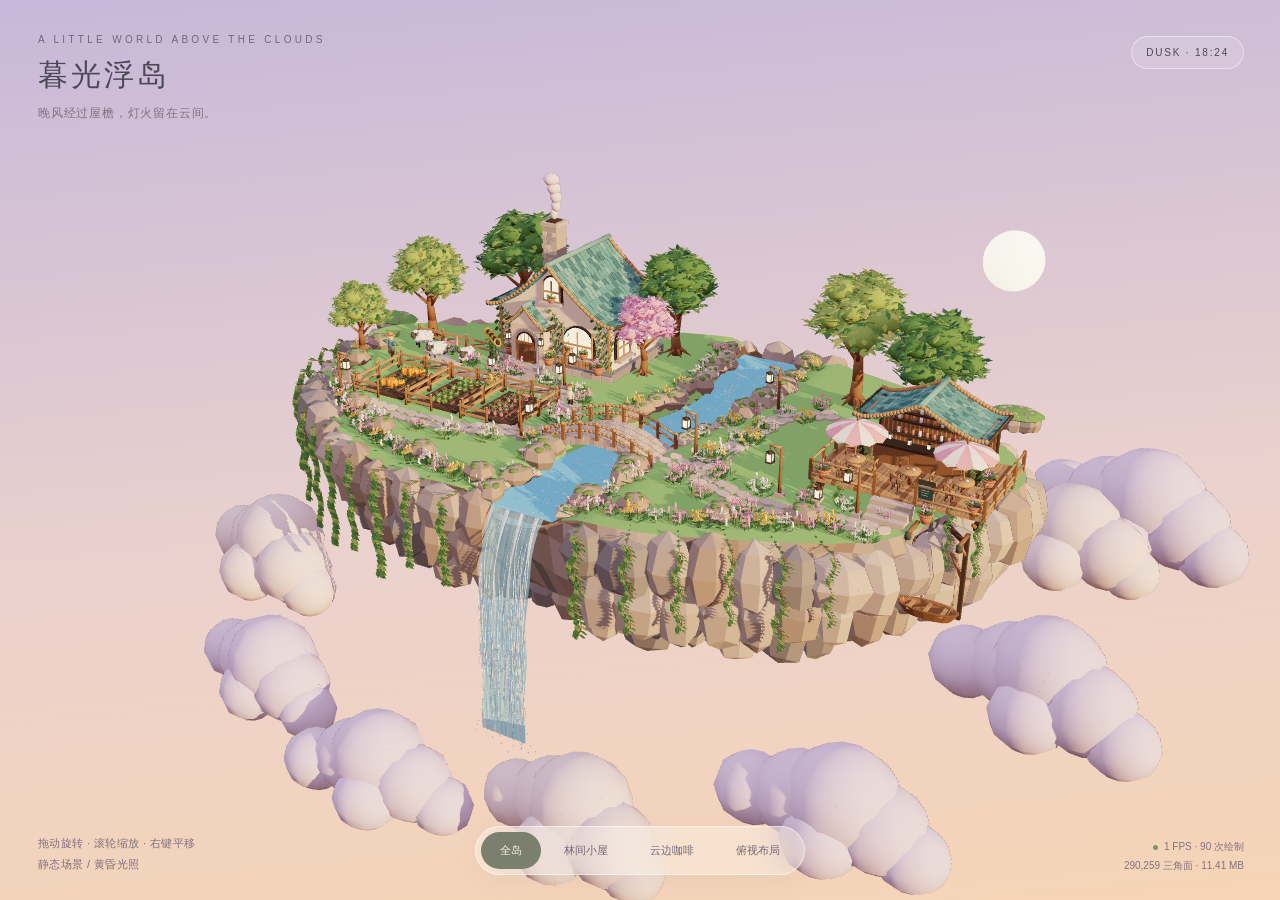
==== viewer/index.html @ aca0e625 "Initial commit" ====
<!doctype html>
<html lang="zh-CN"><head><meta charset="utf-8"><meta name="viewport" content="width=device-width,initial-scale=1">
<title>暮光浮岛 · Dusk Island</title>
<style>
:root{font-family:Inter,-apple-system,BlinkMacSystemFont,"PingFang SC",sans-serif;color:#4d4857}*{box-sizing:border-box}body{margin:0;overflow:hidden;background:linear-gradient(175deg,#c6b8d9 0%,#ead1ce 56%,#f6d5b5 100%)}canvas{display:block;width:100%;height:100%;outline:none}header{position:fixed;top:34px;left:38px;pointer-events:none}.eyebrow{font-size:10px;letter-spacing:3.3px;color:#75657b}h1{font-size:30px;letter-spacing:3px;font-weight:500;margin:10px 0 9px}header p{font-size:12px;color:#817381;margin:0;letter-spacing:.8px}.badge{position:fixed;right:36px;top:36px;font-size:10px;letter-spacing:1.8px;border:1px solid #ffffff70;border-radius:30px;padding:10px 14px;background:#ffffff23}footer{position:fixed;bottom:25px;left:38px;right:36px;display:flex;justify-content:space-between;align-items:flex-end;gap:20px}.help{font-size:11px;line-height:1.9;letter-spacing:.4px;color:#80707d}.toolbar{display:flex;gap:4px;background:#fff9f25e;backdrop-filter:blur(16px);border:1px solid #ffffff83;border-radius:50px;padding:5px;box-shadow:0 6px 28px #60466410}button{font:inherit;font-size:11px;border:none;padding:11px 19px;border-radius:30px;background:transparent;color:#756978;cursor:pointer;transition:.2s}button:hover{background:#ffffff77}button.active{color:#f8f1e6;background:#7a7f6e}button:focus-visible{outline:2px solid #567768;outline-offset:2px}.right{font-size:10px;color:#847280;text-align:right;min-width:160px;line-height:1.9;font-variant-numeric:tabular-nums}.dot{display:inline-block;height:5px;width:5px;background:#78956f;border-radius:50%;margin-right:6px}#loading{position:fixed;inset:0;display:grid;place-content:center;text-align:center;background:#ddcbdcd9;transition:opacity .5s}#loading h2{font-size:17px;font-weight:400;letter-spacing:3px}#loading p{font-size:12px;color:#817080}#loading.hide{opacity:0;pointer-events:none}.line{width:180px;height:2px;background:#ffffff77;margin:15px auto;overflow:hidden}.line span{display:block;background:#899477;height:100%;width:0%;transition:.3s}#error{max-width:440px;line-height:1.7}a{color:inherit}@media(max-width:650px){header{top:23px;left:22px}h1{font-size:24px}.badge{right:20px;top:25px}footer{left:20px;right:20px;bottom:18px;justify-content:center}.help{display:none}.right{position:fixed;right:20px;bottom:90px}.toolbar button{padding:11px 15px}}
</style>
<script type="importmap">{"imports":{"three":"./vendor/three/build/three.module.js","three/addons/":"./vendor/three/examples/jsm/"}}</script>
</head><body>
<header><div class="eyebrow">A LITTLE WORLD ABOVE THE CLOUDS</div><h1>暮光浮岛</h1><p>晚风经过屋檐，灯火留在云间。</p></header>
<div class="badge">DUSK · 18:24</div>
<main aria-label="可旋转缩放的悬浮小岛三维场景"><canvas id="scene" tabindex="0" aria-label="拖动旋转，滚轮缩放，右键平移。按 1 到 4 切换观察镜头。"></canvas></main>
<footer><div class="help">拖动旋转 · 滚轮缩放 · 右键平移<br>静态场景 / 黄昏光照</div><nav class="toolbar" aria-label="观察镜头"><button data-view="hero" class="active">全岛</button><button data-view="house">林间小屋</button><button data-view="cafe">云边咖啡</button><button data-view="top">俯视布局</button></nav><div class="right"><div><span class="dot"></span><span id="status">载入中</span></div><div id="stats">本地 3D 场景</div></div></footer>
<div id="loading"><h2>云上的小小世界</h2><div class="line"><span id="progress"></span></div><p id="error">正在载入场景…</p></div>
<script type="module" src="./main.js"></script>
</body></html>
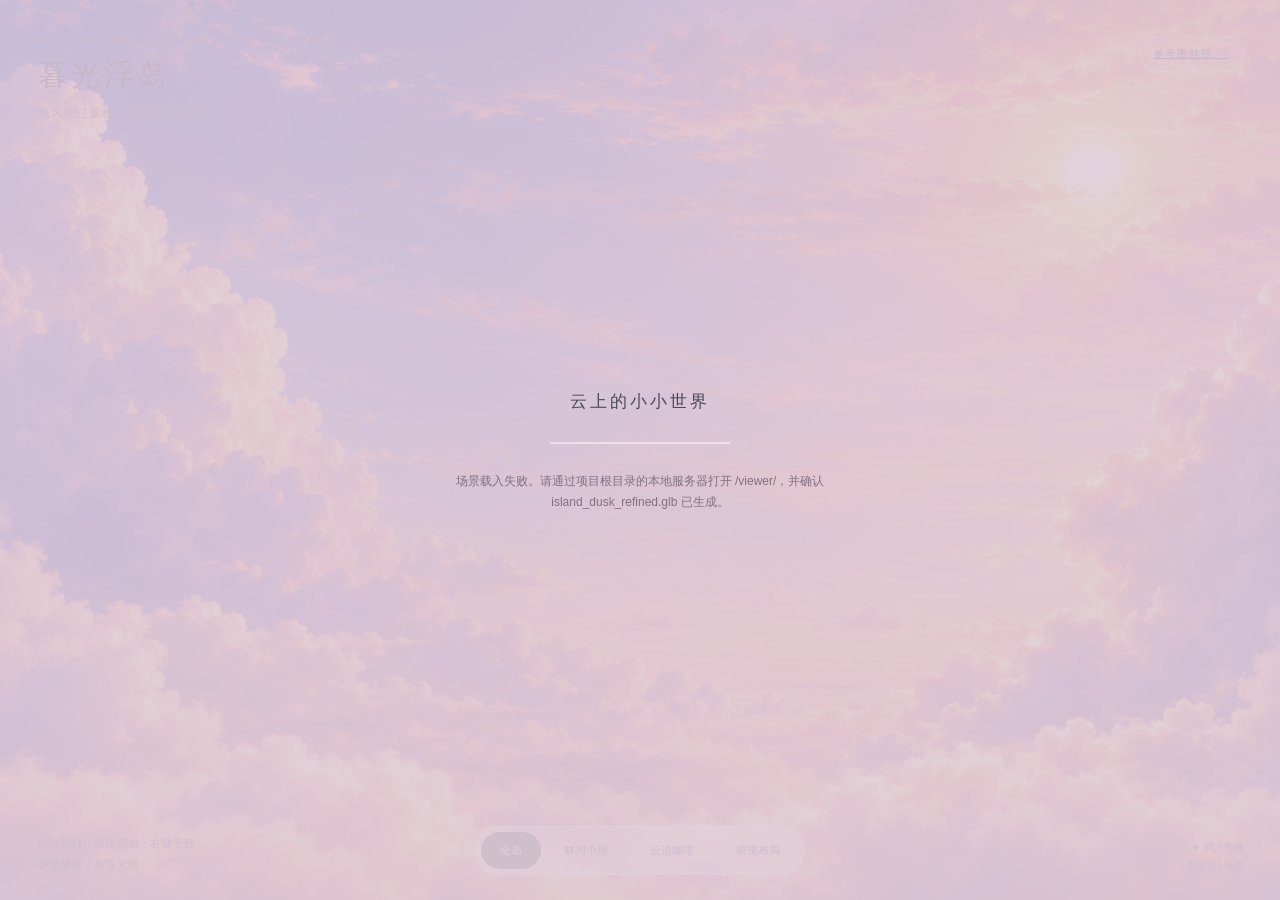
==== commit f3637156: "Add refined island assets and viewer updates" ====
--- a/viewer/index.html
+++ b/viewer/index.html
@@ -2,12 +2,12 @@
 <html lang="zh-CN"><head><meta charset="utf-8"><meta name="viewport" content="width=device-width,initial-scale=1">
 <title>暮光浮岛 · Dusk Island</title>
 <style>
-:root{font-family:Inter,-apple-system,BlinkMacSystemFont,"PingFang SC",sans-serif;color:#4d4857}*{box-sizing:border-box}body{margin:0;overflow:hidden;background:linear-gradient(175deg,#c6b8d9 0%,#ead1ce 56%,#f6d5b5 100%)}canvas{display:block;width:100%;height:100%;outline:none}header{position:fixed;top:34px;left:38px;pointer-events:none}.eyebrow{font-size:10px;letter-spacing:3.3px;color:#75657b}h1{font-size:30px;letter-spacing:3px;font-weight:500;margin:10px 0 9px}header p{font-size:12px;color:#817381;margin:0;letter-spacing:.8px}.badge{position:fixed;right:36px;top:36px;font-size:10px;letter-spacing:1.8px;border:1px solid #ffffff70;border-radius:30px;padding:10px 14px;background:#ffffff23}footer{position:fixed;bottom:25px;left:38px;right:36px;display:flex;justify-content:space-between;align-items:flex-end;gap:20px}.help{font-size:11px;line-height:1.9;letter-spacing:.4px;color:#80707d}.toolbar{display:flex;gap:4px;background:#fff9f25e;backdrop-filter:blur(16px);border:1px solid #ffffff83;border-radius:50px;padding:5px;box-shadow:0 6px 28px #60466410}button{font:inherit;font-size:11px;border:none;padding:11px 19px;border-radius:30px;background:transparent;color:#756978;cursor:pointer;transition:.2s}button:hover{background:#ffffff77}button.active{color:#f8f1e6;background:#7a7f6e}button:focus-visible{outline:2px solid #567768;outline-offset:2px}.right{font-size:10px;color:#847280;text-align:right;min-width:160px;line-height:1.9;font-variant-numeric:tabular-nums}.dot{display:inline-block;height:5px;width:5px;background:#78956f;border-radius:50%;margin-right:6px}#loading{position:fixed;inset:0;display:grid;place-content:center;text-align:center;background:#ddcbdcd9;transition:opacity .5s}#loading h2{font-size:17px;font-weight:400;letter-spacing:3px}#loading p{font-size:12px;color:#817080}#loading.hide{opacity:0;pointer-events:none}.line{width:180px;height:2px;background:#ffffff77;margin:15px auto;overflow:hidden}.line span{display:block;background:#899477;height:100%;width:0%;transition:.3s}#error{max-width:440px;line-height:1.7}a{color:inherit}@media(max-width:650px){header{top:23px;left:22px}h1{font-size:24px}.badge{right:20px;top:25px}footer{left:20px;right:20px;bottom:18px;justify-content:center}.help{display:none}.right{position:fixed;right:20px;bottom:90px}.toolbar button{padding:11px 15px}}
+:root{font-family:Inter,-apple-system,BlinkMacSystemFont,"PingFang SC",sans-serif;color:#4d4857}*{box-sizing:border-box}body{margin:0;overflow:hidden;background:#d4bcce url(../assets/textures/dusk_cloudscape.png) center/cover fixed no-repeat}canvas{display:block;width:100%;height:100%;outline:none}header{position:fixed;top:34px;left:38px;pointer-events:none}.eyebrow{font-size:10px;letter-spacing:3.3px;color:#75657b}h1{font-size:30px;letter-spacing:3px;font-weight:500;margin:10px 0 9px}header p{font-size:12px;color:#817381;margin:0;letter-spacing:.8px}.badge{position:fixed;right:36px;top:36px;font-size:10px;letter-spacing:1.8px;border:1px solid #ffffff70;border-radius:30px;padding:10px 14px;background:#ffffff23}footer{position:fixed;bottom:25px;left:38px;right:36px;display:flex;justify-content:space-between;align-items:flex-end;gap:20px}.help{font-size:11px;line-height:1.9;letter-spacing:.4px;color:#80707d}.toolbar{display:flex;gap:4px;background:#fff9f25e;backdrop-filter:blur(16px);border:1px solid #ffffff83;border-radius:50px;padding:5px;box-shadow:0 6px 28px #60466410}button{font:inherit;font-size:11px;border:none;padding:11px 19px;border-radius:30px;background:transparent;color:#756978;cursor:pointer;transition:.2s}button:hover{background:#ffffff77}button.active{color:#f8f1e6;background:#7a7f6e}button:focus-visible{outline:2px solid #567768;outline-offset:2px}.right{font-size:10px;color:#847280;text-align:right;min-width:160px;line-height:1.9;font-variant-numeric:tabular-nums}.dot{display:inline-block;height:5px;width:5px;background:#78956f;border-radius:50%;margin-right:6px}#loading{position:fixed;inset:0;display:grid;place-content:center;text-align:center;background:#ddcbdcd9;transition:opacity .5s}#loading h2{font-size:17px;font-weight:400;letter-spacing:3px}#loading p{font-size:12px;color:#817080}#loading.hide{opacity:0;pointer-events:none}.line{width:180px;height:2px;background:#ffffff77;margin:15px auto;overflow:hidden}.line span{display:block;background:#899477;height:100%;width:0%;transition:.3s}#error{max-width:440px;line-height:1.7}a{color:inherit}@media(max-width:650px){header{top:23px;left:22px}h1{font-size:24px}.badge{right:20px;top:25px}footer{left:20px;right:20px;bottom:18px;justify-content:center}.help{display:none}.right{position:fixed;right:20px;bottom:90px}.toolbar button{padding:11px 15px}}
 </style>
 <script type="importmap">{"imports":{"three":"./vendor/three/build/three.module.js","three/addons/":"./vendor/three/examples/jsm/"}}</script>
 </head><body>
 <header><div class="eyebrow">A LITTLE WORLD ABOVE THE CLOUDS</div><h1>暮光浮岛</h1><p>晚风经过屋檐，灯火留在云间。</p></header>
-<div class="badge">DUSK · 18:24</div>
+<a class="badge" href="../renders/refined/comparison.html" target="_blank" rel="noopener">参考图对照 ↗</a>
 <main aria-label="可旋转缩放的悬浮小岛三维场景"><canvas id="scene" tabindex="0" aria-label="拖动旋转，滚轮缩放，右键平移。按 1 到 4 切换观察镜头。"></canvas></main>
 <footer><div class="help">拖动旋转 · 滚轮缩放 · 右键平移<br>静态场景 / 黄昏光照</div><nav class="toolbar" aria-label="观察镜头"><button data-view="hero" class="active">全岛</button><button data-view="house">林间小屋</button><button data-view="cafe">云边咖啡</button><button data-view="top">俯视布局</button></nav><div class="right"><div><span class="dot"></span><span id="status">载入中</span></div><div id="stats">本地 3D 场景</div></div></footer>
 <div id="loading"><h2>云上的小小世界</h2><div class="line"><span id="progress"></span></div><p id="error">正在载入场景…</p></div>
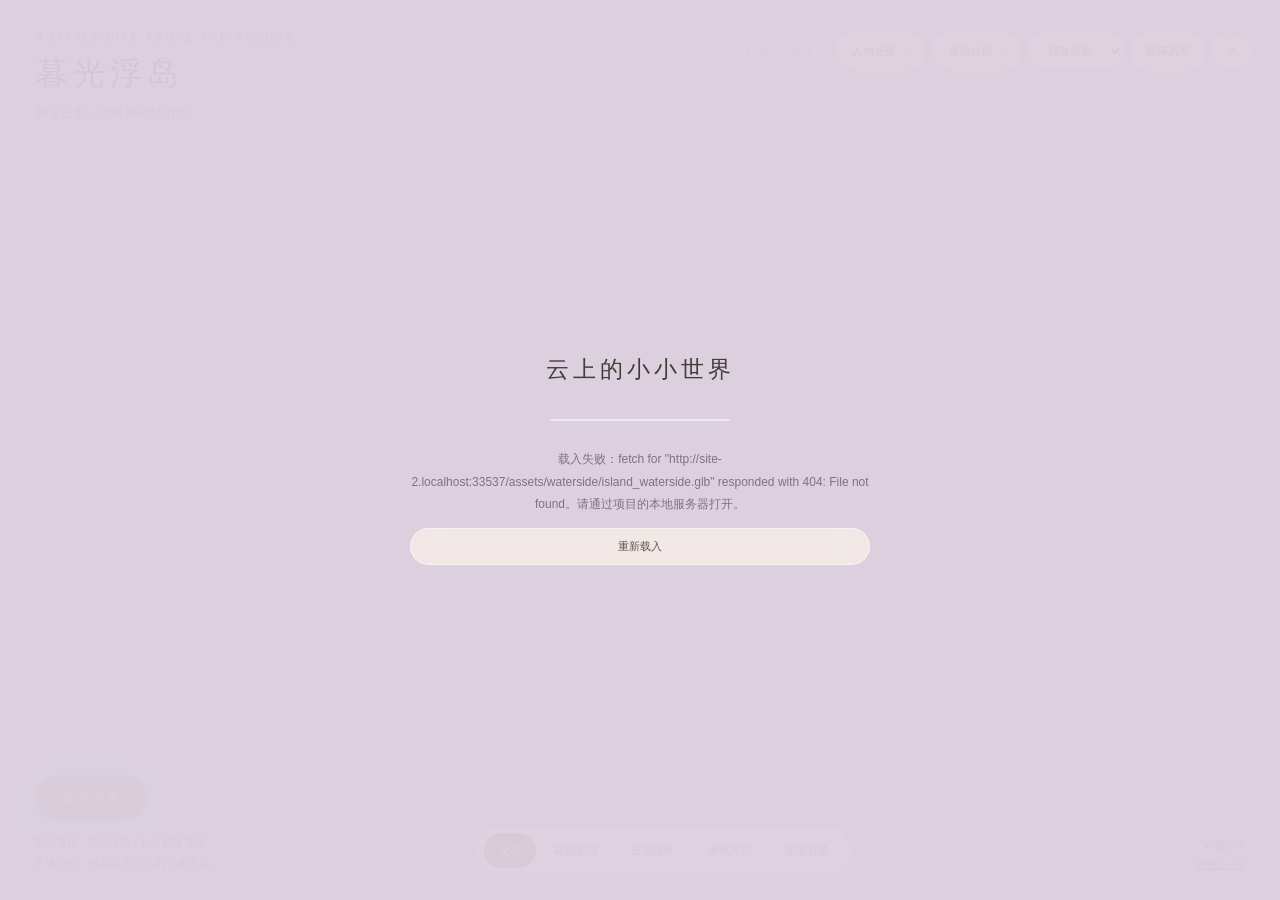
==== commit f47ee72a: "perf" ====
--- a/viewer/index.html
+++ b/viewer/index.html
@@ -1,15 +1,33 @@
 <!doctype html>
-<html lang="zh-CN"><head><meta charset="utf-8"><meta name="viewport" content="width=device-width,initial-scale=1">
-<title>暮光浮岛 · Dusk Island</title>
-<style>
-:root{font-family:Inter,-apple-system,BlinkMacSystemFont,"PingFang SC",sans-serif;color:#4d4857}*{box-sizing:border-box}body{margin:0;overflow:hidden;background:#d4bcce url(../assets/textures/dusk_cloudscape.png) center/cover fixed no-repeat}canvas{display:block;width:100%;height:100%;outline:none}header{position:fixed;top:34px;left:38px;pointer-events:none}.eyebrow{font-size:10px;letter-spacing:3.3px;color:#75657b}h1{font-size:30px;letter-spacing:3px;font-weight:500;margin:10px 0 9px}header p{font-size:12px;color:#817381;margin:0;letter-spacing:.8px}.badge{position:fixed;right:36px;top:36px;font-size:10px;letter-spacing:1.8px;border:1px solid #ffffff70;border-radius:30px;padding:10px 14px;background:#ffffff23}footer{position:fixed;bottom:25px;left:38px;right:36px;display:flex;justify-content:space-between;align-items:flex-end;gap:20px}.help{font-size:11px;line-height:1.9;letter-spacing:.4px;color:#80707d}.toolbar{display:flex;gap:4px;background:#fff9f25e;backdrop-filter:blur(16px);border:1px solid #ffffff83;border-radius:50px;padding:5px;box-shadow:0 6px 28px #60466410}button{font:inherit;font-size:11px;border:none;padding:11px 19px;border-radius:30px;background:transparent;color:#756978;cursor:pointer;transition:.2s}button:hover{background:#ffffff77}button.active{color:#f8f1e6;background:#7a7f6e}button:focus-visible{outline:2px solid #567768;outline-offset:2px}.right{font-size:10px;color:#847280;text-align:right;min-width:160px;line-height:1.9;font-variant-numeric:tabular-nums}.dot{display:inline-block;height:5px;width:5px;background:#78956f;border-radius:50%;margin-right:6px}#loading{position:fixed;inset:0;display:grid;place-content:center;text-align:center;background:#ddcbdcd9;transition:opacity .5s}#loading h2{font-size:17px;font-weight:400;letter-spacing:3px}#loading p{font-size:12px;color:#817080}#loading.hide{opacity:0;pointer-events:none}.line{width:180px;height:2px;background:#ffffff77;margin:15px auto;overflow:hidden}.line span{display:block;background:#899477;height:100%;width:0%;transition:.3s}#error{max-width:440px;line-height:1.7}a{color:inherit}@media(max-width:650px){header{top:23px;left:22px}h1{font-size:24px}.badge{right:20px;top:25px}footer{left:20px;right:20px;bottom:18px;justify-content:center}.help{display:none}.right{position:fixed;right:20px;bottom:90px}.toolbar button{padding:11px 15px}}
-</style>
-<script type="importmap">{"imports":{"three":"./vendor/three/build/three.module.js","three/addons/":"./vendor/three/examples/jsm/"}}</script>
-</head><body>
-<header><div class="eyebrow">A LITTLE WORLD ABOVE THE CLOUDS</div><h1>暮光浮岛</h1><p>晚风经过屋檐，灯火留在云间。</p></header>
-<a class="badge" href="../renders/refined/comparison.html" target="_blank" rel="noopener">参考图对照 ↗</a>
-<main aria-label="可旋转缩放的悬浮小岛三维场景"><canvas id="scene" tabindex="0" aria-label="拖动旋转，滚轮缩放，右键平移。按 1 到 4 切换观察镜头。"></canvas></main>
-<footer><div class="help">拖动旋转 · 滚轮缩放 · 右键平移<br>静态场景 / 黄昏光照</div><nav class="toolbar" aria-label="观察镜头"><button data-view="hero" class="active">全岛</button><button data-view="house">林间小屋</button><button data-view="cafe">云边咖啡</button><button data-view="top">俯视布局</button></nav><div class="right"><div><span class="dot"></span><span id="status">载入中</span></div><div id="stats">本地 3D 场景</div></div></footer>
-<div id="loading"><h2>云上的小小世界</h2><div class="line"><span id="progress"></span></div><p id="error">正在载入场景…</p></div>
-<script type="module" src="./main.js"></script>
-</body></html>
+<html lang="zh-CN">
+<head>
+  <meta charset="utf-8"><meta name="viewport" content="width=device-width,initial-scale=1">
+  <title>暮光浮岛 · 云上的小小日常</title>
+  <link rel="stylesheet" href="./style.css">
+  <script type="importmap">{"imports":{"three":"./vendor/three/build/three.module.js","three/addons/":"./vendor/three/examples/jsm/"}}</script>
+</head>
+<body>
+  <main aria-label="暮光浮岛三维场景"><canvas id="scene" tabindex="0" aria-label="观景时拖动旋转。进入小岛后使用 WASD 或点击地面移动，E 互动，右键拖动旋转。"></canvas></main>
+  <header><div class="eyebrow">A LITTLE LIFE ABOVE THE CLOUDS</div><h1>暮光浮岛</h1><p>种下日常，等晚风和好消息。</p></header>
+  <div class="top-actions"><button class="pill world-toggle" id="world-toggle" aria-expanded="false" aria-controls="world-panel" disabled><span class="world-orbit" aria-hidden="true">◒</span><span id="world-clock">10:00</span><span class="world-toggle-divider">/</span><span id="world-weather-label">晴天</span></button><a class="pill" href="./character.html">人物近景 ↗</a><a class="pill comparison" href="../renders/waterside/comparison.html" target="_blank" rel="noopener">画面对照 ↗</a><select id="quality" aria-label="画面质量"><option value="high">精致画面</option><option value="low">流畅画面</option></select><button class="pill" id="pause" aria-pressed="false">暂停风景</button><button class="pill" id="help-button" aria-label="查看操作说明">?</button></div>
+  <section id="world-panel" aria-label="时间与天气" hidden>
+    <div class="world-heading"><div><small>SKY JOURNAL</small><h2>云上时光</h2></div><button id="world-close" aria-label="收起时间与天气">×</button></div>
+    <div class="world-time-title"><span><span id="world-day">第 1 天</span> · <span id="world-period">白天</span></span><output id="world-time-output" for="world-time">10:00</output></div>
+    <input type="range" id="world-time" min="0" max="1439" step="1" value="600" aria-label="岛上时间">
+    <div class="time-presets" aria-label="选择时段"><button data-hour="6.5" aria-pressed="false">清晨</button><button data-hour="12" aria-pressed="false">正午</button><button data-hour="18" aria-pressed="false">黄昏</button><button data-hour="22" aria-pressed="false">夜晚</button></div>
+    <div class="world-playback"><button id="world-time-running" aria-pressed="false">暂停时间</button><label>流速 <select id="world-speed" aria-label="时间流速"><option value="0.5">0.5 ×</option><option value="1" selected>1 ×</option><option value="4">4 ×</option></select></label></div>
+    <p class="world-note">1 × 时，30 分钟走过岛上的一天。<br>选择时段会停留在那一刻。</p>
+    <div class="weather-heading"><span>今天的天空</span><span>天气会缓缓变化</span></div>
+    <div class="weather-presets" aria-label="选择天气"><button data-weather="clear" aria-pressed="true"><span aria-hidden="true">☀</span>晴天</button><button data-weather="cloudy" aria-pressed="false"><span aria-hidden="true">☁</span>多云</button><button data-weather="mist" aria-pressed="false"><span aria-hidden="true">≋</span>薄雾</button><button data-weather="rain" aria-pressed="false"><span aria-hidden="true">☂</span>小雨</button></div>
+  </section>
+  <button id="journal-toggle" class="pill journal-toggle" aria-expanded="false" aria-controls="island-journal">小岛日记 · 菜篮 <span id="journal-basket">0</span></button><aside id="island-journal" class="quest" aria-label="小岛日记"><small>ISLAND JOURNAL · 01</small><h2 id="quest-title">第一份晚餐</h2><p id="quest-text">播种 → 浇水 → 收获，给云边咖啡准备 3 份蔬菜。</p><div class="quest-row"><span>新鲜的收获</span><span id="quest-count">0 / 3</span></div><div class="quest-line"><span id="quest-progress"></span></div><div class="quest-row"><span id="delivered">每份订单 · 30 金币</span></div><div class="destinations"><button id="go-garden">去菜园</button><button id="go-cafe">去咖啡馆 →</button></div><div class="destinations"><button id="go-orchard">去果树林</button><button id="go-overlook">去溪边 →</button></div><div class="inventory"><span>菜篮 <b id="inventory">0</b></span><span>金币 <b id="coins">0</b></span></div><div class="quest-bottom"><span id="saved">本地保存</span><button class="text-button" id="reset">重新开始</button></div></aside>
+  <div id="world-labels" aria-label="点击目的地自动步行"></div>
+  <div id="interaction" hidden><div><span id="interaction-title"></span><span id="interaction-action"></span></div><button id="interact" aria-label="执行当前互动">E · 互动</button></div>
+  <footer><div class="footer-left"><div id="resident-life" class="resident-life" hidden><div><small>雏菊的日常</small><span id="resident-status">在小岛上开始新的一天</span></div><button id="follow-resident" aria-pressed="false" disabled>看看她</button></div><button id="play" class="play-button" disabled aria-pressed="false">进入小岛</button><div class="help view-help">拖动旋转 · 滚轮缩放 · 1–5 切换视角<br>不操控时，雏菊会照自己的节奏生活。</div><div class="help play-help">WASD / 方向键移动 · E 互动 · Shift 快走<br>点击地面或田地标签行走 · 右键旋转 · Esc 退出</div></div><nav class="toolbar" aria-label="观察镜头"><button data-view="hero" class="active">全岛</button><button data-view="farm">花园菜田</button><button data-view="cafe">云边咖啡</button><button data-view="top">俯视布局</button><button data-view="water">溪流石桥</button></nav><div class="footer-right"><div><span class="dot"></span><span id="status">载入中</span></div><div id="stats"></div><a href="./static.html">查看上一版</a></div></footer>
+  <div id="toast" role="status" aria-live="polite"></div>
+  <div id="loading"><h2>云上的小小世界</h2><div class="line"><span id="progress"></span></div><p id="error">正在唤醒流水、微风和一小片菜园…</p><button class="pill" id="retry" hidden>重新载入</button></div>
+  <dialog id="help-dialog"><h2>在云上，慢慢生活</h2><p>观景时，雏菊会散步、照料花草，入夜回小院，下雨去檐下避雨。点击「看看她」可以跟随。<br>点击「进入小岛」从她当前位置接管，退出后她继续自己的日常。自主活动只作生活演出，不消耗菜篮、金币，也不收割作物。<br><br><kbd>W A S D</kbd> 或方向键行走，<kbd>Shift</kbd> 快走。<br>也可以点击地面、菜田标签或咖啡馆标签，角色会沿可走的路线前往。<br>走近菜田，按 <kbd>E</kbd> 或屏幕互动按钮播种、浇水，等待 18 秒后收获。<br>收集 3 份蔬菜，穿过石桥，到咖啡馆前交付订单。<br>右键拖动转动视角，滚轮缩放，<kbd>Esc</kbd> 退出漫游。<br>进度自动保存在当前浏览器。作物在离开页面或暂停风景后仍会成长。</p><button id="close-help">知道了</button></dialog>
+  <dialog id="reset-dialog"><h2>开始新的小岛日记？</h2><p>这会清空此浏览器保存的作物、菜篮、金币和订单进度。</p><button id="cancel-reset" class="secondary">继续现在的日记</button> <button id="confirm-reset">重新开始</button></dialog>
+  <script type="module" src="./living.js"></script>
+</body>
+</html>
--- a/viewer/style.css
+++ b/viewer/style.css
@@ -0,0 +1,15 @@
+:root{font-family:-apple-system,BlinkMacSystemFont,"PingFang SC","Microsoft YaHei",sans-serif;color:#413e38;font-synthesis:none}*{box-sizing:border-box}body{margin:0;overflow:hidden;background:#d4bcce url(../assets/textures/dusk_cloudscape.png) center/cover fixed no-repeat}button,select{font:inherit}button,a,select{-webkit-tap-highlight-color:transparent}button{cursor:pointer}button:disabled{cursor:default;opacity:.55}button:focus-visible,a:focus-visible,select:focus-visible{outline:2px solid #426c55;outline-offset:4px}[hidden]{display:none!important}canvas{display:block;width:100vw;height:100dvh;outline:none;touch-action:none}header{position:fixed;top:32px;left:36px;pointer-events:none;text-shadow:0 1px 15px #fff8}.eyebrow{font-size:10px;letter-spacing:3px;color:#6a615f}h1{font-family:Georgia,"Songti SC",serif;font-size:32px;letter-spacing:5px;font-weight:500;margin:9px 0}header p{font-size:12px;color:#706260;letter-spacing:.7px;margin:0}.top-actions{position:fixed;right:30px;top:30px;display:flex;align-items:center;gap:8px}.pill,.top-actions select{color:#5e574e;border:1px solid #fff8;background:#fff8ec99;backdrop-filter:blur(16px);border-radius:30px;font-size:11px;padding:10px 15px;text-decoration:none}.top-actions select{max-width:100px}.top-actions button:hover,.pill:hover{background:#fff8ecd9}footer{position:fixed;bottom:26px;left:34px;right:34px;display:flex;justify-content:space-between;align-items:flex-end;gap:20px;pointer-events:none}.footer-left,.toolbar,.footer-right{pointer-events:auto}.help{font-size:11px;line-height:1.9;color:#716461;text-shadow:0 1px 8px #fff}.play-button{border:1px solid #ffffff70;color:#fff9e9;background:#657554;padding:14px 26px;border-radius:30px;box-shadow:0 5px 24px #4b493522;font-size:13px;letter-spacing:2px;margin-bottom:10px}.play-button:hover{background:#536547}.toolbar{display:flex;gap:3px;border-radius:40px;padding:5px;background:#fff8ed9e;border:1px solid #fff9;backdrop-filter:blur(16px)}.toolbar button{border:0;background:transparent;color:#71665d;font-size:11px;padding:10px 15px;border-radius:24px}.toolbar button.active{background:#7b816c;color:#fffbed}.toolbar button:hover{background:#fff9}.toolbar button.active:hover{background:#6c765d}.footer-right{font-size:10px;line-height:1.9;color:#786b65;text-align:right;min-width:140px}.footer-right a{color:inherit}.dot{display:inline-block;width:5px;height:5px;background:#718a5d;border-radius:50%;margin-right:6px}.play-help{display:none}.playing .view-help{display:none}.playing .play-help{display:block}.playing .toolbar{opacity:.85}.quest{position:fixed;left:34px;top:164px;width:238px;padding:20px 21px;border:1px solid #fff9;background:#fff8edcc;backdrop-filter:blur(20px);border-radius:18px;box-shadow:0 8px 40px #68544612;display:none}.playing .quest{display:block}.quest small{font-size:9px;letter-spacing:2px;color:#9a8361}.quest h2{font-family:Georgia,"Songti SC",serif;font-size:21px;font-weight:500;letter-spacing:2px;margin:9px 0}.quest p{font-size:12px;line-height:1.9;margin:10px 0;color:#766a5b}.quest-row{display:flex;justify-content:space-between;font-size:10px;color:#8a7c68}.quest-line{height:3px;background:#ddd8c5;margin:10px 0 12px;border-radius:3px;overflow:hidden}.quest-line span{display:block;height:100%;background:#879362;width:0;transition:width .5s}.inventory{border-top:1px solid #d8cbb7;display:flex;gap:21px;padding-top:13px;margin-top:17px;font-size:12px;color:#6c6955}.inventory b{font-weight:500;margin-left:4px;font-size:17px}.quest-bottom{display:flex;justify-content:space-between;margin-top:14px;align-items:center}.quest-bottom span{font-size:9px;color:#9b8b75}.text-button{border:0;background:transparent;padding:4px 0;font-size:10px;color:#9b8b75;text-decoration:underline}.world-marker{position:absolute;left:0;top:0;pointer-events:auto;background:#fff7dfed;border:1px solid #fff;color:#686343;border-radius:20px;padding:7px 11px;box-shadow:0 3px 12px #473d331a;font-size:10px;white-space:nowrap}.world-marker:after{content:'';position:absolute;bottom:-5px;left:calc(50% - 4px);width:8px;height:8px;transform:rotate(45deg);background:#fff7df;border-right:1px solid white;border-bottom:1px solid white}.world-marker.ready{background:#eaf1d6;color:#506338}.world-marker.ready:after{background:#eaf1d6}#world-labels{position:fixed;inset:0;pointer-events:none}#interaction{position:fixed;bottom:117px;left:50%;transform:translateX(-50%);border:1px solid #fffa;background:#fff8ede6;backdrop-filter:blur(12px);padding:12px 13px 12px 19px;border-radius:16px;display:flex;align-items:center;gap:22px;box-shadow:0 4px 22px #473d3320}#interaction-title{font-size:10px;color:#8b7f69;display:block;margin-bottom:4px}#interaction-action{font-size:13px;white-space:nowrap}#interact{background:#76815c;color:#fff8e8;border:0;border-radius:10px;padding:9px 12px;font-size:12px;min-width:44px}#toast{position:fixed;top:32px;left:50%;transform:translate(-50%,-12px);opacity:0;pointer-events:none;max-width:500px;padding:13px 20px;border:1px solid #fff9;border-radius:16px;background:#fff9eeeF;color:#6b634f;font-size:12px;line-height:1.7;transition:.25s;text-align:center}#toast.show{opacity:1;transform:translate(-50%,0)}#loading{position:fixed;inset:0;display:grid;place-content:center;text-align:center;background:#ded0dfeF;transition:opacity .5s;z-index:10}#loading h2{font-family:"Songti SC",serif;font-size:23px;font-weight:400;letter-spacing:4px}#loading p{font-size:12px;color:#817080;max-width:460px;line-height:1.9}#loading.hide{opacity:0;pointer-events:none}.line{width:180px;height:2px;background:#ffffff77;margin:15px auto;overflow:hidden}.line span{display:block;background:#899477;height:100%;width:0%;transition:.3s}dialog{border:1px solid #fff9;border-radius:20px;background:#fff9ed;color:#625c4c;padding:30px;max-width:440px;box-shadow:0 16px 70px #392a3830}dialog::backdrop{background:#64545d55;backdrop-filter:blur(5px)}dialog h2{font-family:"Songti SC",serif;font-weight:500;font-size:23px;margin:0 0 20px}dialog p{font-size:13px;line-height:2}dialog button{border:0;background:#778263;border-radius:20px;padding:10px 20px;color:#fff9ec}dialog .secondary{background:#e9dfd0;color:#766754}kbd{font:inherit;padding:2px 5px;border:1px solid #d8ccb7;border-radius:4px;background:#f4ecde}body.playing header p{display:none}@media(max-width:800px){header{top:20px;left:21px}h1{font-size:25px}.eyebrow{font-size:8px;letter-spacing:2px}.top-actions{top:22px;right:18px;gap:5px}.top-actions .comparison,.top-actions select{display:none}.pill{padding:9px 11px}.quest{top:111px;left:18px;width:193px;padding:14px}.quest h2{font-size:18px}.quest p{font-size:11px}.quest-bottom #saved{display:none}footer{left:18px;right:18px;bottom:17px;gap:10px}.toolbar{display:none}.footer-right{min-width:80px}.help{font-size:10px}.play-button{padding:12px 19px;font-size:12px}.quest .inventory{margin-top:10px;padding-top:10px}.world-marker{font-size:9px;padding:6px 8px}#interaction{bottom:116px;padding:9px 10px 9px 15px;gap:12px}#toast{top:auto;bottom:186px;width:calc(100% - 38px);font-size:11px}#toast.show{transform:translate(-50%,0)}.quest-row{font-size:9px}}@media(prefers-reduced-motion:reduce){*{transition:none!important}}
+
+.destinations{display:flex;gap:8px;margin-top:15px}.destinations button{border:1px solid #d7ceb9;background:#f7f3e7;color:#6e7555;border-radius:14px;font-size:11px;padding:8px 10px;flex:1}.destinations button:hover{background:#e7ebd8}
+
+/* The sky is now rendered in WebGL, alongside the island's time of day. */
+body{background:#b8d2df}header,.top-actions,footer{z-index:2}.top-actions{gap:6px}.world-toggle{display:flex;align-items:center;gap:8px;font-variant-numeric:tabular-nums}.world-orbit{font-size:17px;color:#b28e53}.world-toggle-divider{color:#b1a691}.world-toggle[aria-expanded=true]{background:#f8f4e8}.world-night header,.world-night header p,.world-night .eyebrow,.world-night .help,.world-night .footer-right{color:#e4e5e6;text-shadow:0 1px 12px #1a284b}.world-night .dot{background:#e3bf80}
+#world-panel{position:fixed;top:86px;right:30px;z-index:5;width:294px;padding:22px;border:1px solid #fff9;border-radius:20px;background:#f8f5eaf0;backdrop-filter:blur(24px);box-shadow:0 16px 60px #263b511f;color:#545e50}.world-heading{display:flex;justify-content:space-between;align-items:center;margin-bottom:23px}.world-heading small{font-size:9px;letter-spacing:2.4px;color:#939b84}.world-heading h2{font-family:Georgia,"Songti SC",serif;font-size:24px;font-weight:500;letter-spacing:3px;margin:7px 0 0}.world-heading button{background:none;border:0;color:#8b927f;font-size:25px;padding:0 3px;align-self:flex-start}.world-time-title{display:flex;justify-content:space-between;align-items:center;font-size:11px;color:#909784}.world-time-title output{font-variant-numeric:tabular-nums;font-size:24px;font-weight:300;color:#5c6d5b;letter-spacing:1px}#world-time{display:block;width:100%;margin:16px 0 19px;accent-color:#7e8e6b;height:6px;cursor:pointer}#world-time:focus-visible{outline:2px solid #748962;outline-offset:5px}.time-presets,.weather-presets{display:grid;grid-template-columns:repeat(4,1fr);gap:6px}.time-presets button,.weather-presets button{border:1px solid #d6dcce;background:#fffcf580;border-radius:9px;padding:9px 0;color:#838b78;font-size:11px}.time-presets button[aria-pressed=true],.weather-presets button[aria-pressed=true]{background:#788969;color:#fff9ea;border-color:#788969}.world-playback{display:flex;justify-content:space-between;align-items:center;margin-top:19px;font-size:11px}.world-playback button{padding:5px 0;background:none;border:0;color:#6f805f;font-size:11px}.world-playback label{color:#909784}.world-playback select{border:0;background:none;font-size:11px;color:#68775c;margin-left:2px}.world-note{font-size:10px;color:#a0a68f;line-height:1.8;margin:10px 0 22px}.weather-heading{border-top:1px solid #dce0d1;padding-top:18px;display:flex;align-items:center;justify-content:space-between;margin-bottom:12px;font-size:11px;color:#78856d}.weather-heading span:last-child{font-size:9px;color:#a3a990}.weather-presets button{display:flex;align-items:center;flex-direction:column;gap:7px;padding:12px 0 10px}.weather-presets button span{font-size:19px;line-height:1}.time-presets button:hover,.weather-presets button:hover{border-color:#8c9b7b}.world-night #world-panel{background:#eaeef0f0;border-color:#c7d4e177}
+@media(max-width:1100px){.top-actions .comparison{display:none}.top-actions .pill{padding:10px 12px}.top-actions{right:22px}header{left:26px}.eyebrow{letter-spacing:2px;font-size:9px}}
+@media(max-width:800px){.top-actions{top:107px;left:18px;right:18px;justify-content:flex-end}.top-actions .world-toggle{margin-right:auto}.top-actions .pill{padding:9px 11px}.top-actions #help-button{display:none}#world-panel{top:156px;right:18px;width:min(294px,calc(100vw - 36px));max-height:calc(100dvh - 180px);overflow:auto}.quest{top:165px}.playing header p{display:none}.world-toggle{gap:6px}header{top:20px;left:21px}}
+@media(max-height:680px) and (min-width:801px){#world-panel{top:78px;max-height:calc(100dvh - 94px);overflow:auto}}
+
+.resident-life{display:flex;align-items:center;gap:18px;padding:12px 15px;margin-bottom:12px;border:1px solid #ffffff99;border-radius:16px;background:#f9f6e9d9;backdrop-filter:blur(16px);color:#647057;max-width:340px;box-shadow:0 5px 28px #354a3020}.resident-life small{display:block;font-size:9px;letter-spacing:2px;color:#979879;margin-bottom:5px}.resident-life span{display:block;font-size:12px;min-width:144px}.resident-life button{border:0;border-left:1px solid #d5dcc5;background:none;font-size:11px;color:#697a53;padding:7px 0 7px 13px;white-space:nowrap}.resident-life button[aria-pressed=true]{color:#3b6144}.playing .resident-life{display:none}.world-night .resident-life{background:#e7eceddb}.playing .quest{max-height:calc(100dvh - 305px);overflow:auto}
+@media(max-width:800px){.resident-life{gap:10px;padding:10px 12px;max-width:280px}.resident-life span{font-size:11px;min-width:132px}.resident-life small{font-size:8px}.resident-life button{font-size:10px;padding-left:10px}.footer-right{position:absolute;right:0;bottom:0}.footer-left .view-help{max-width:255px}.footer-left .play-help{max-width:245px}.playing .quest{max-height:calc(100dvh - 310px)}}
+.journal-toggle{display:none}
+@media(max-width:800px){.playing .journal-toggle{display:block;position:fixed;left:18px;top:161px;z-index:3;font-size:11px;padding:10px 13px}.playing .quest{display:none;top:207px;z-index:3;max-height:calc(100dvh - 352px)}.playing.journal-open .quest{display:block}.journal-toggle[aria-expanded=true]{background:#f9f4e6}}
